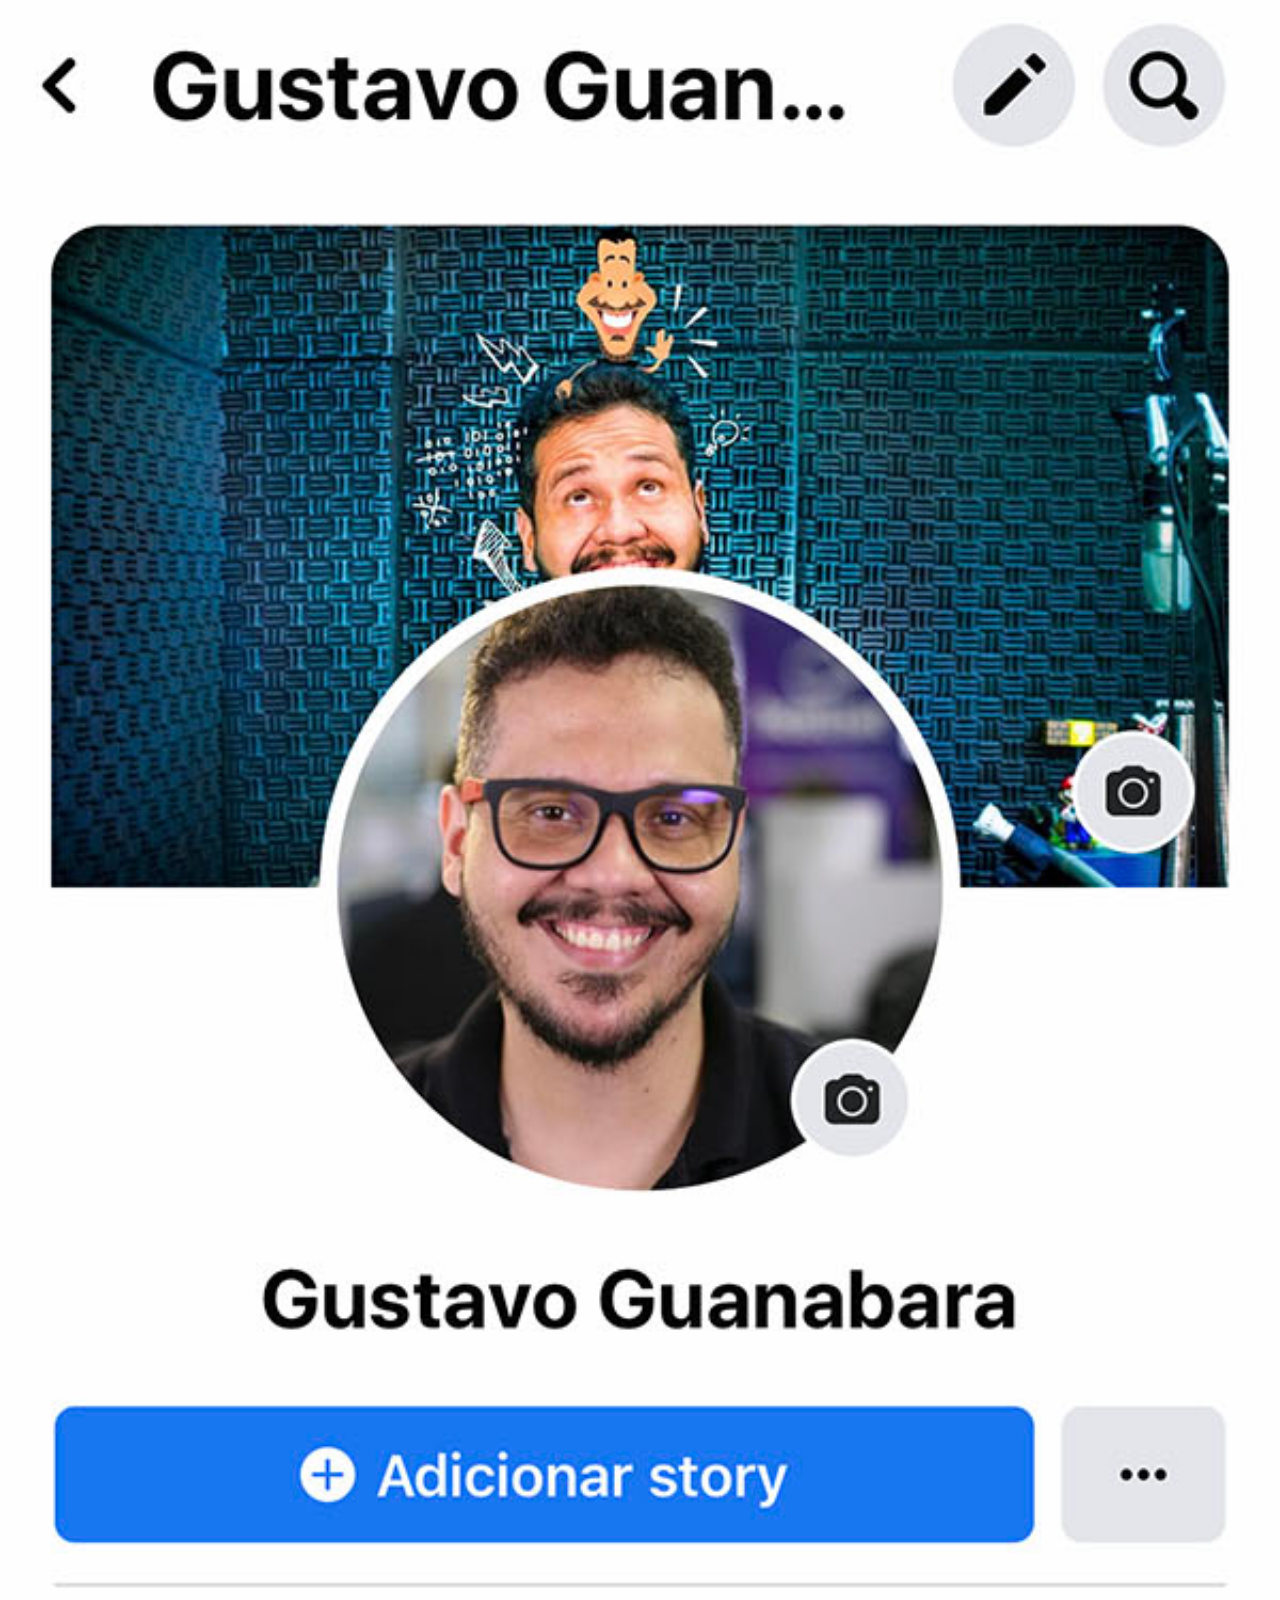
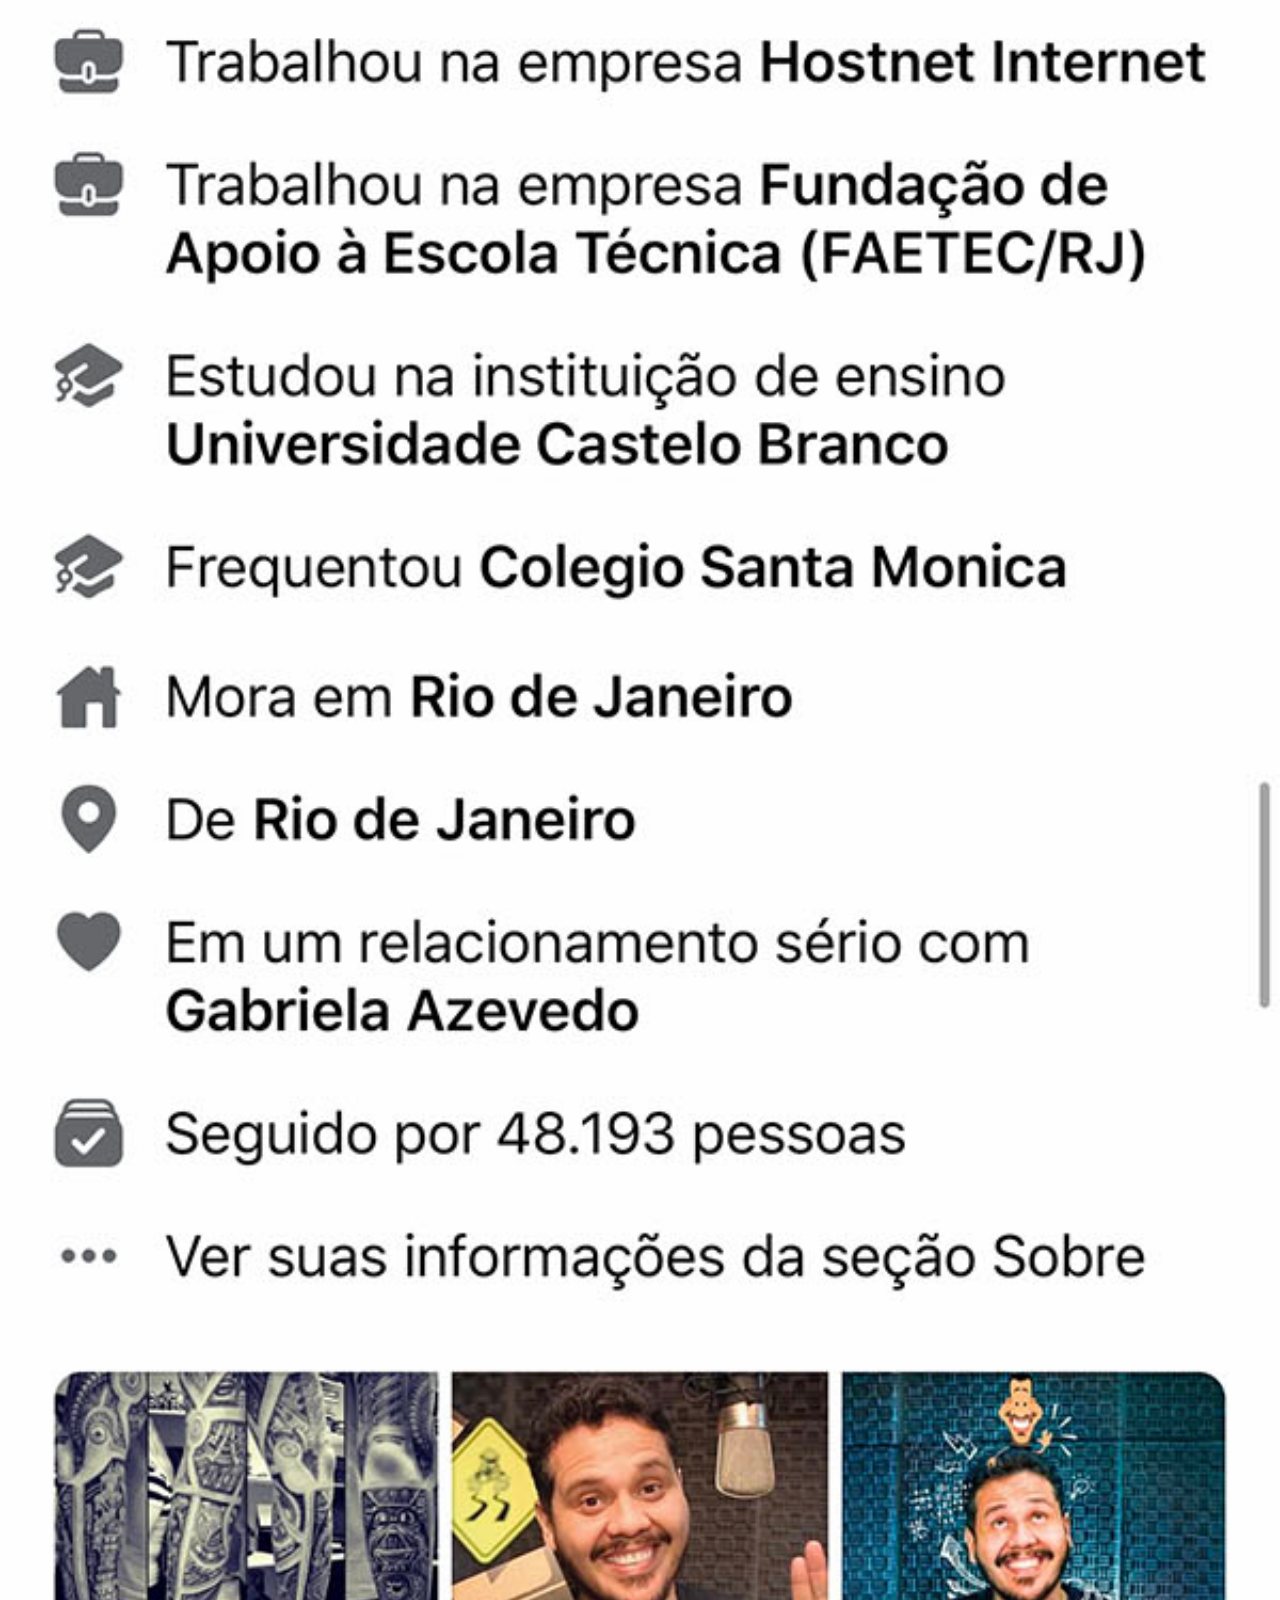
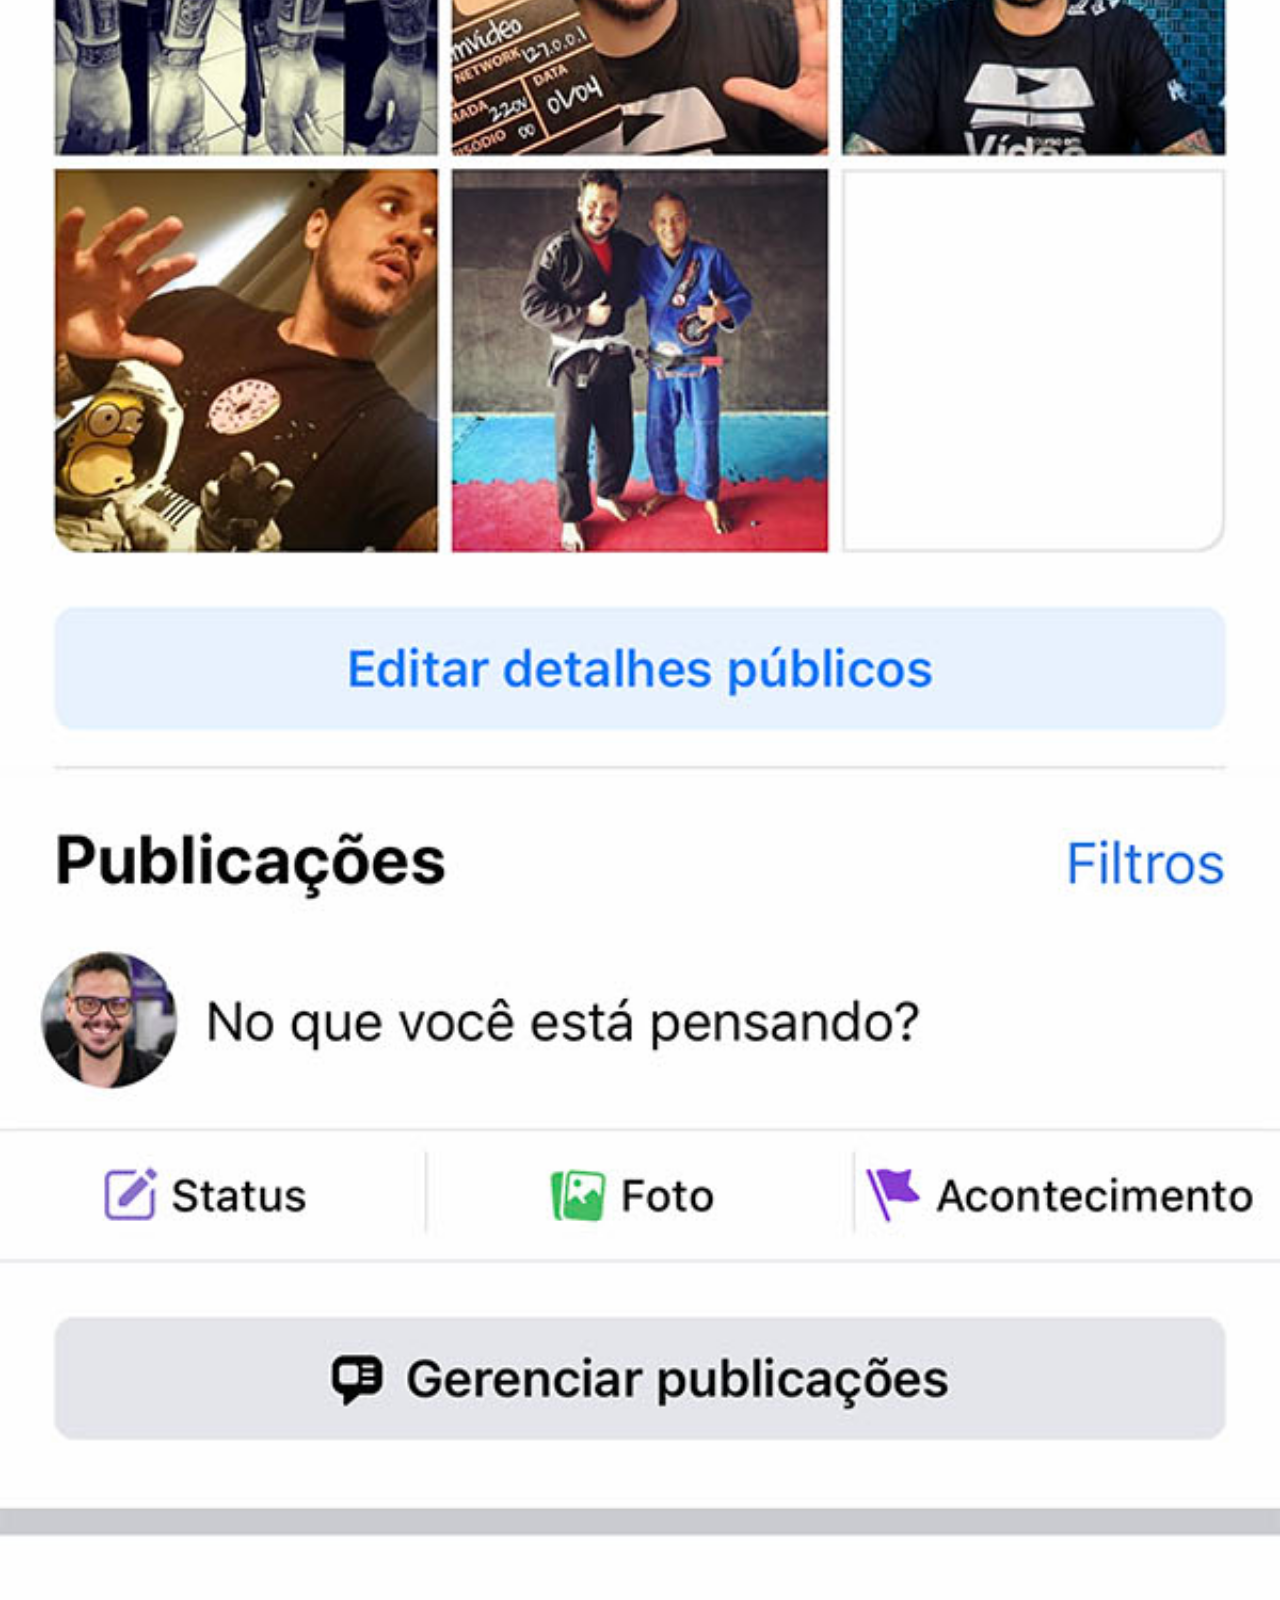
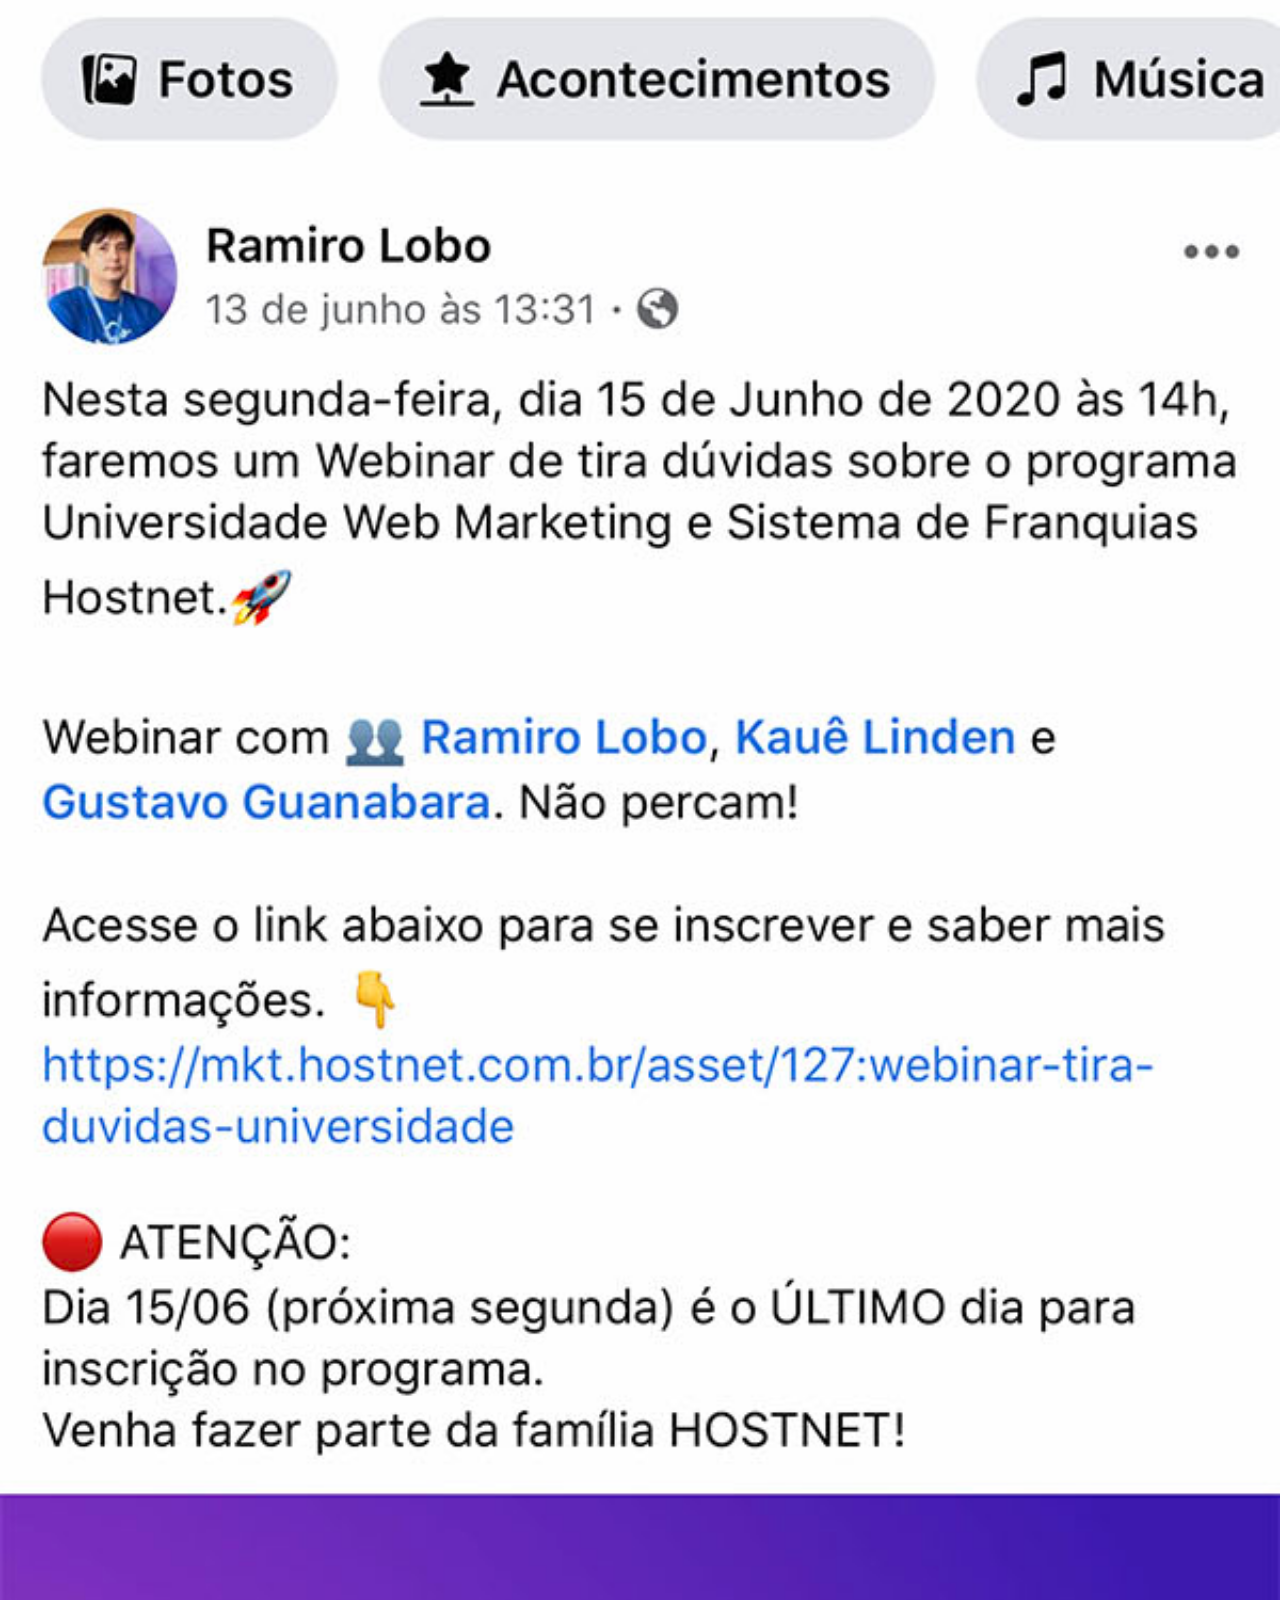
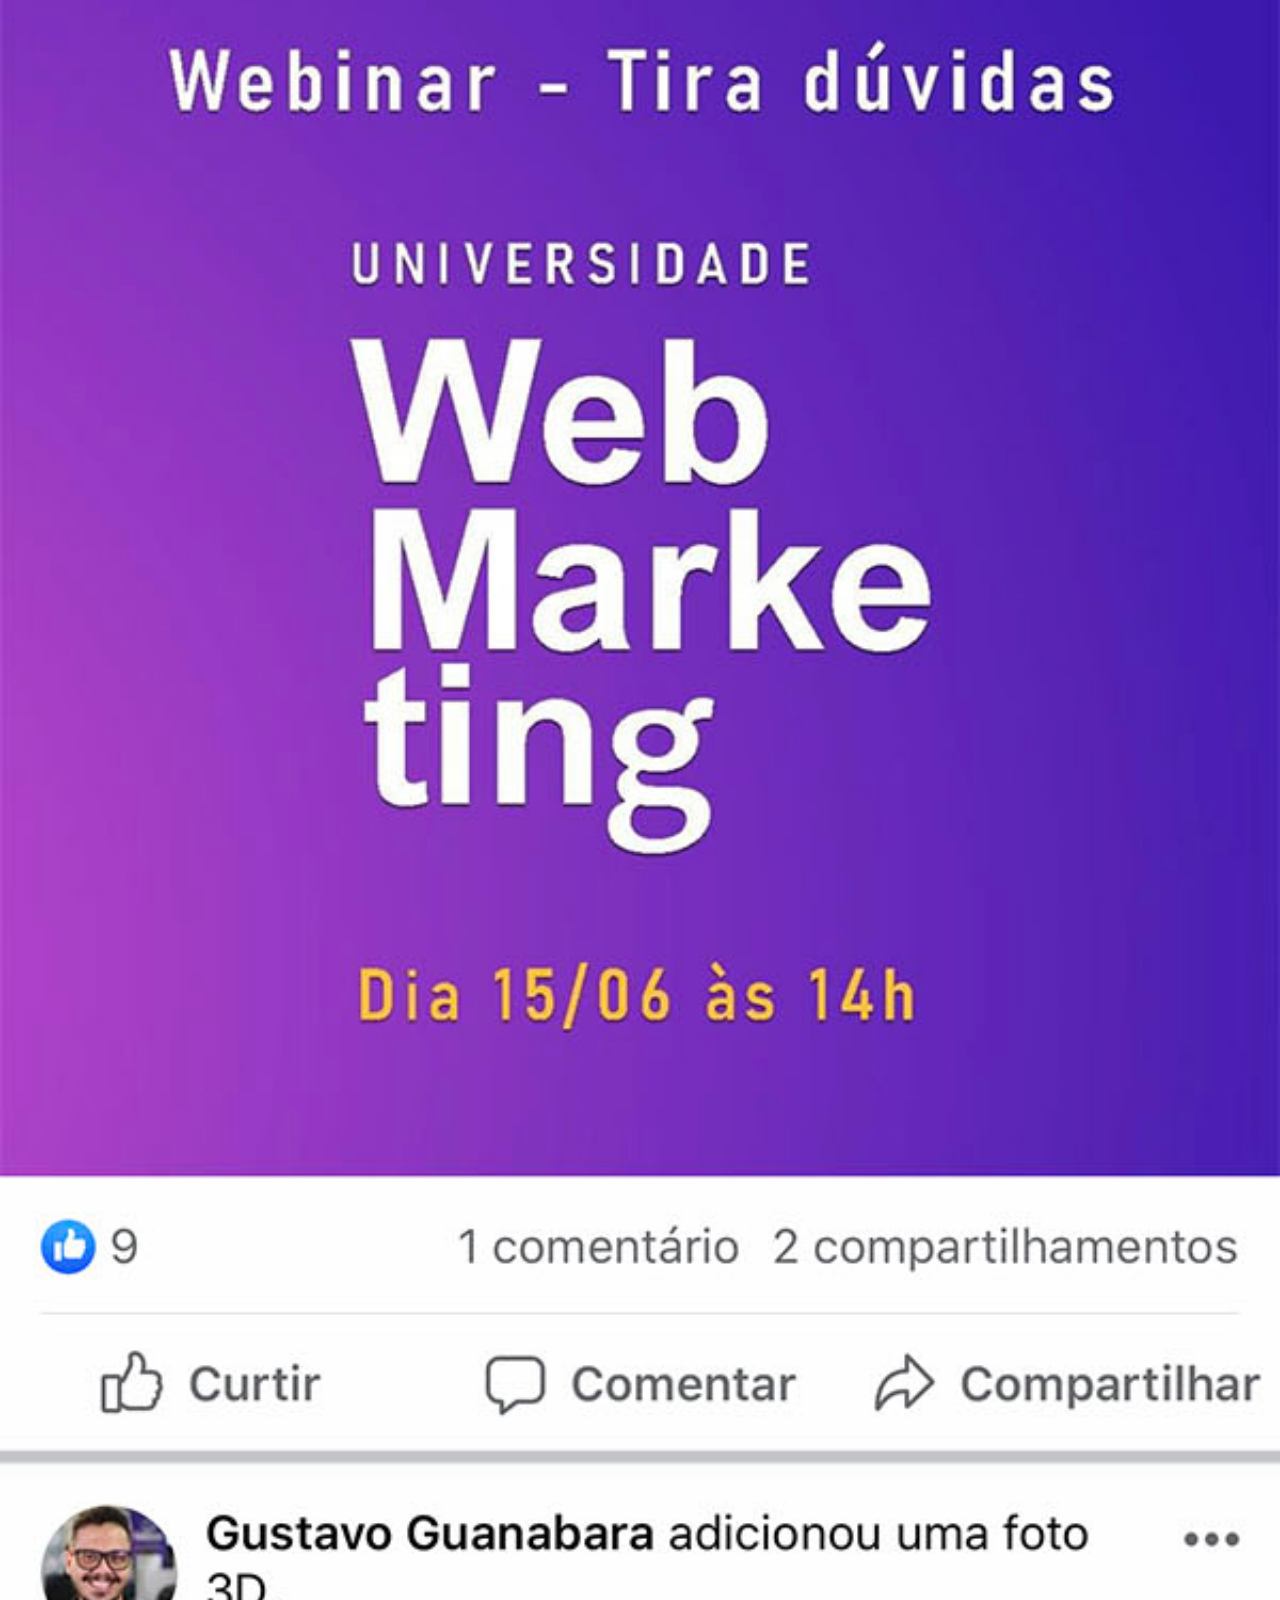
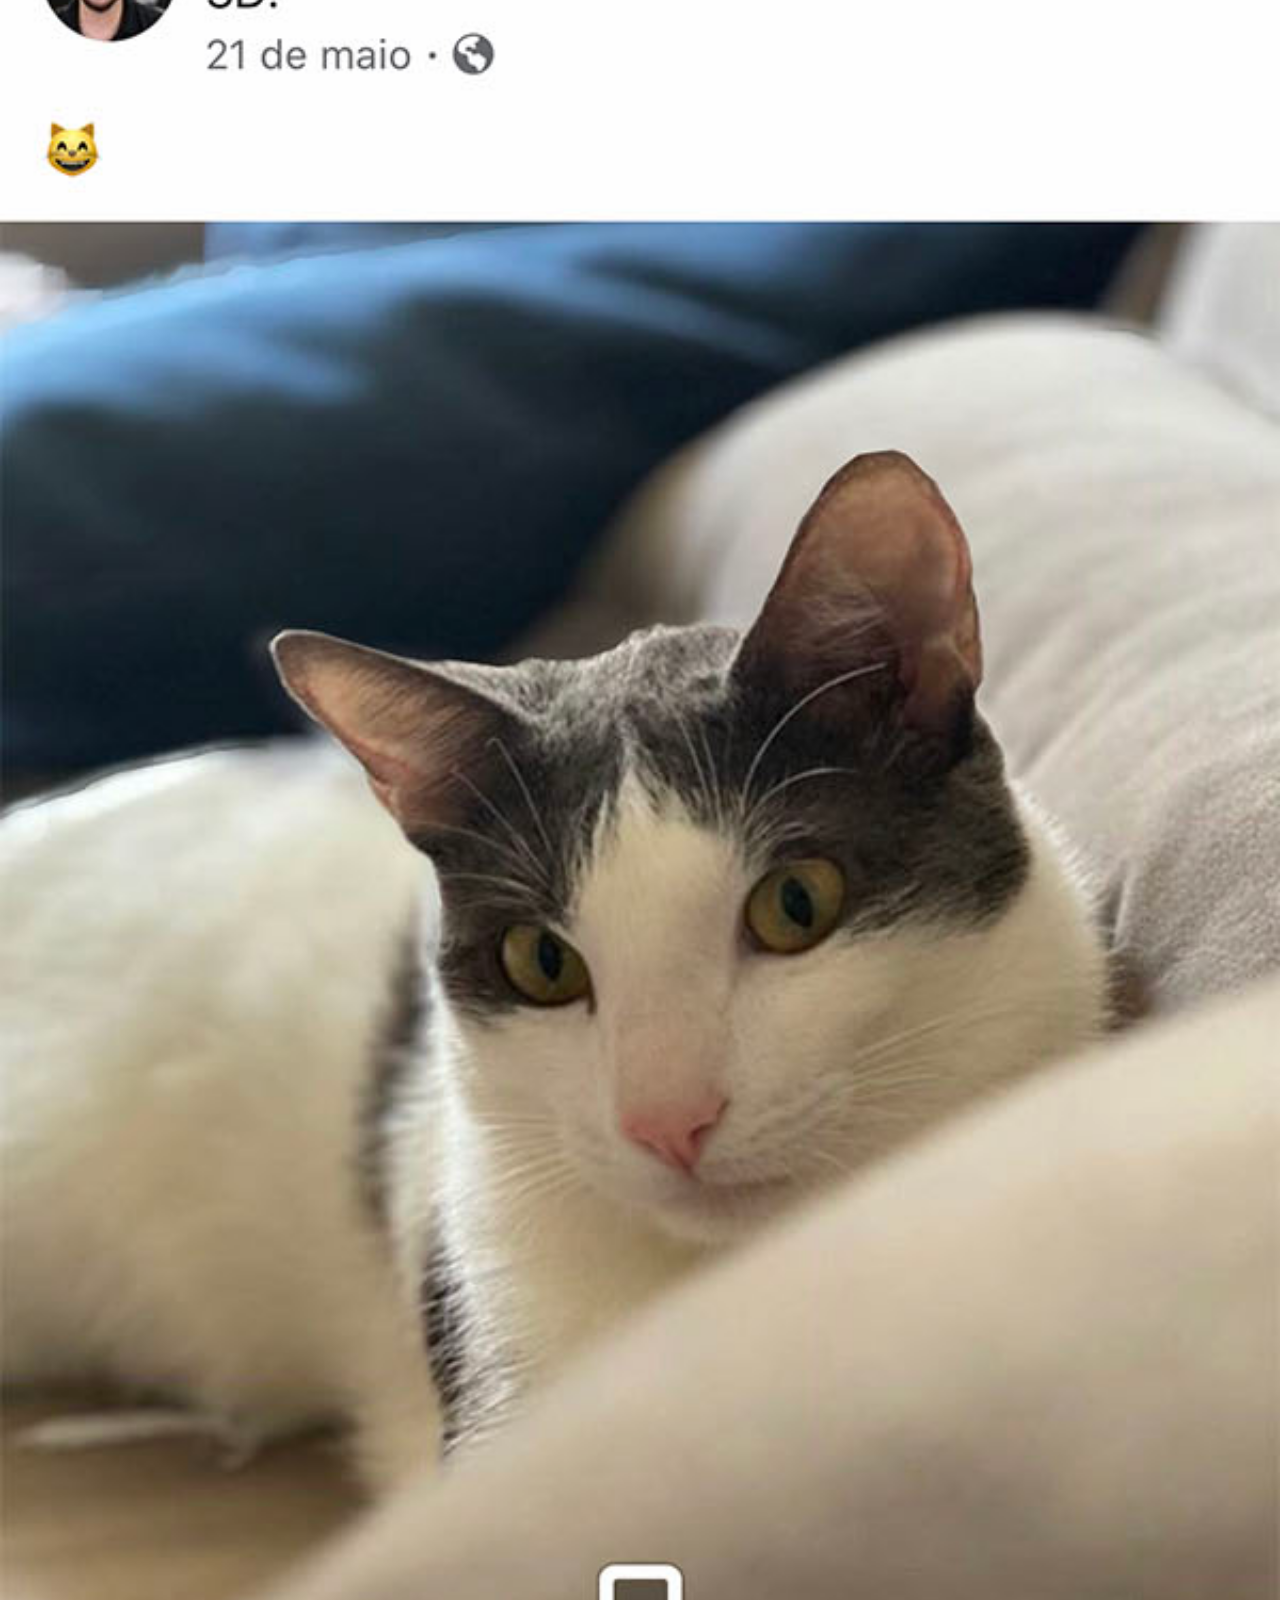
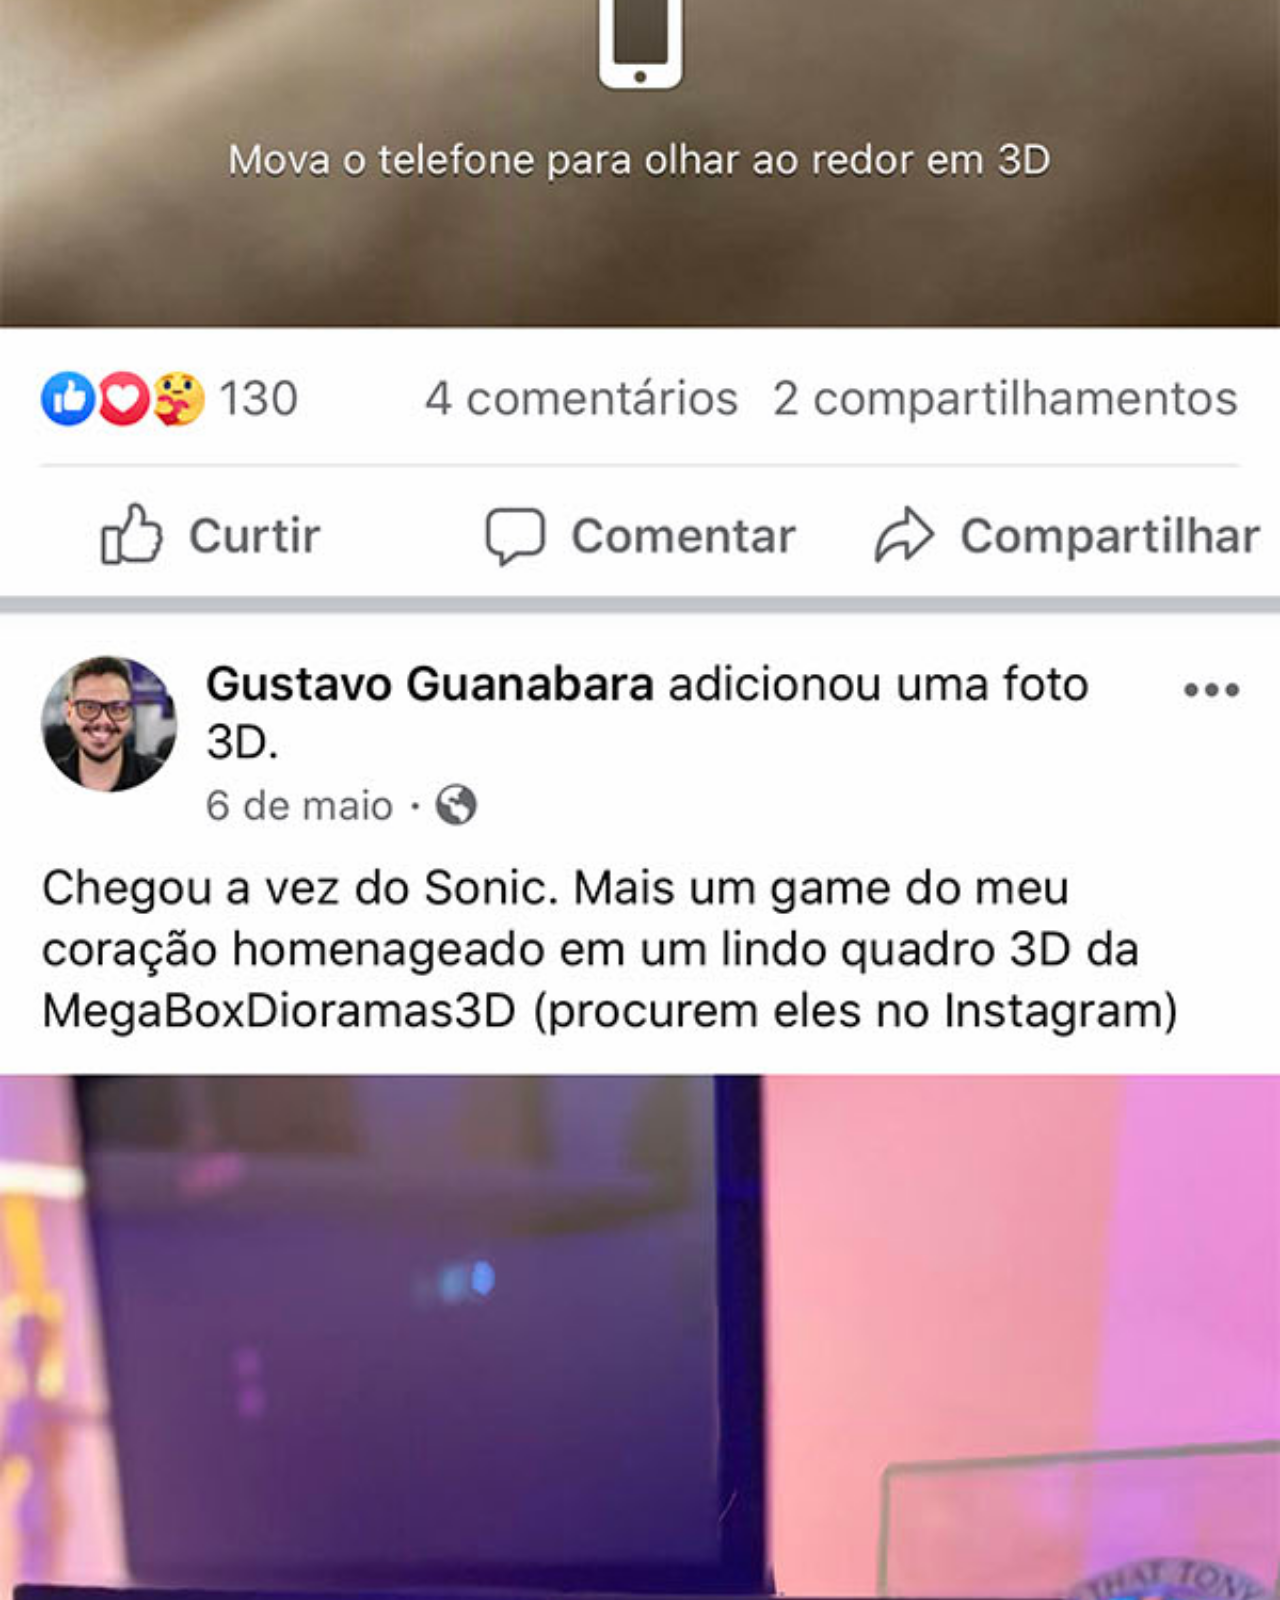
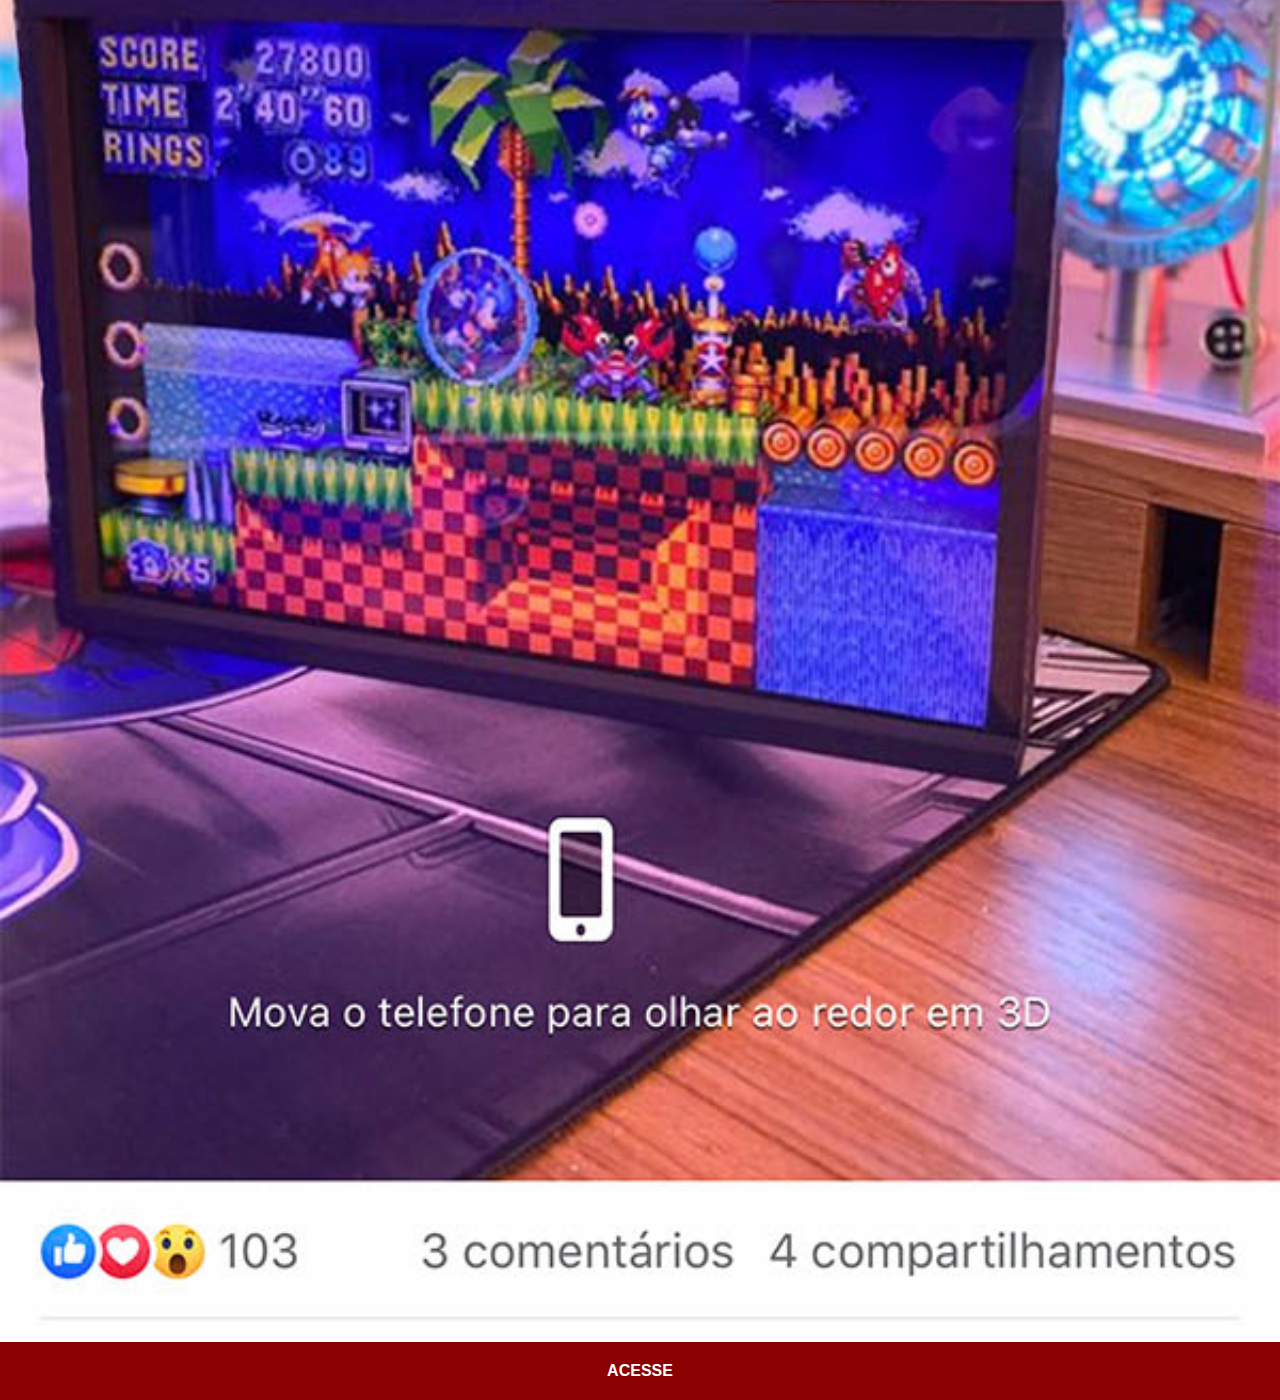
==== facebook.html @ fc8a044f "Criei as páginas das redes sociais" ====
<!DOCTYPE html>
<html lang="pt-br">
<head>
    <meta charset="UTF-8">
    <meta http-equiv="X-UA-Compatible" content="IE=edge">
    <meta name="viewport" content="width=device-width, initial-scale=1.0">
    <title>Facebook</title>
    <link rel="stylesheet" href="estilos/social.css">
</head>
<body>
    <img src="imagens/tela-facebook.jpg" alt="Facebook">
    <a href="https://www.facebook.com/gustavoguanabara/?locale=pt_BR " target="_blank">ACESSE</a>
</body>
</html>
---- estilos/social.css ----
@charset "UTF-8";

*{
    margin: 0px;
    padding: 0px;
    font-family: Arial, Helvetica, sans-serif;
}

::-webkit-scrollbar{
    width: 0px;
    height: 0px;
}

img{
    width: 100vw;
}

a{
    display: block;
    background-color: darkred;
    color: white;
    padding: 20px;
    text-align: center;
    font-weight: bolder;
    text-decoration: none;
}

a:hover{
    background-color: red;
}
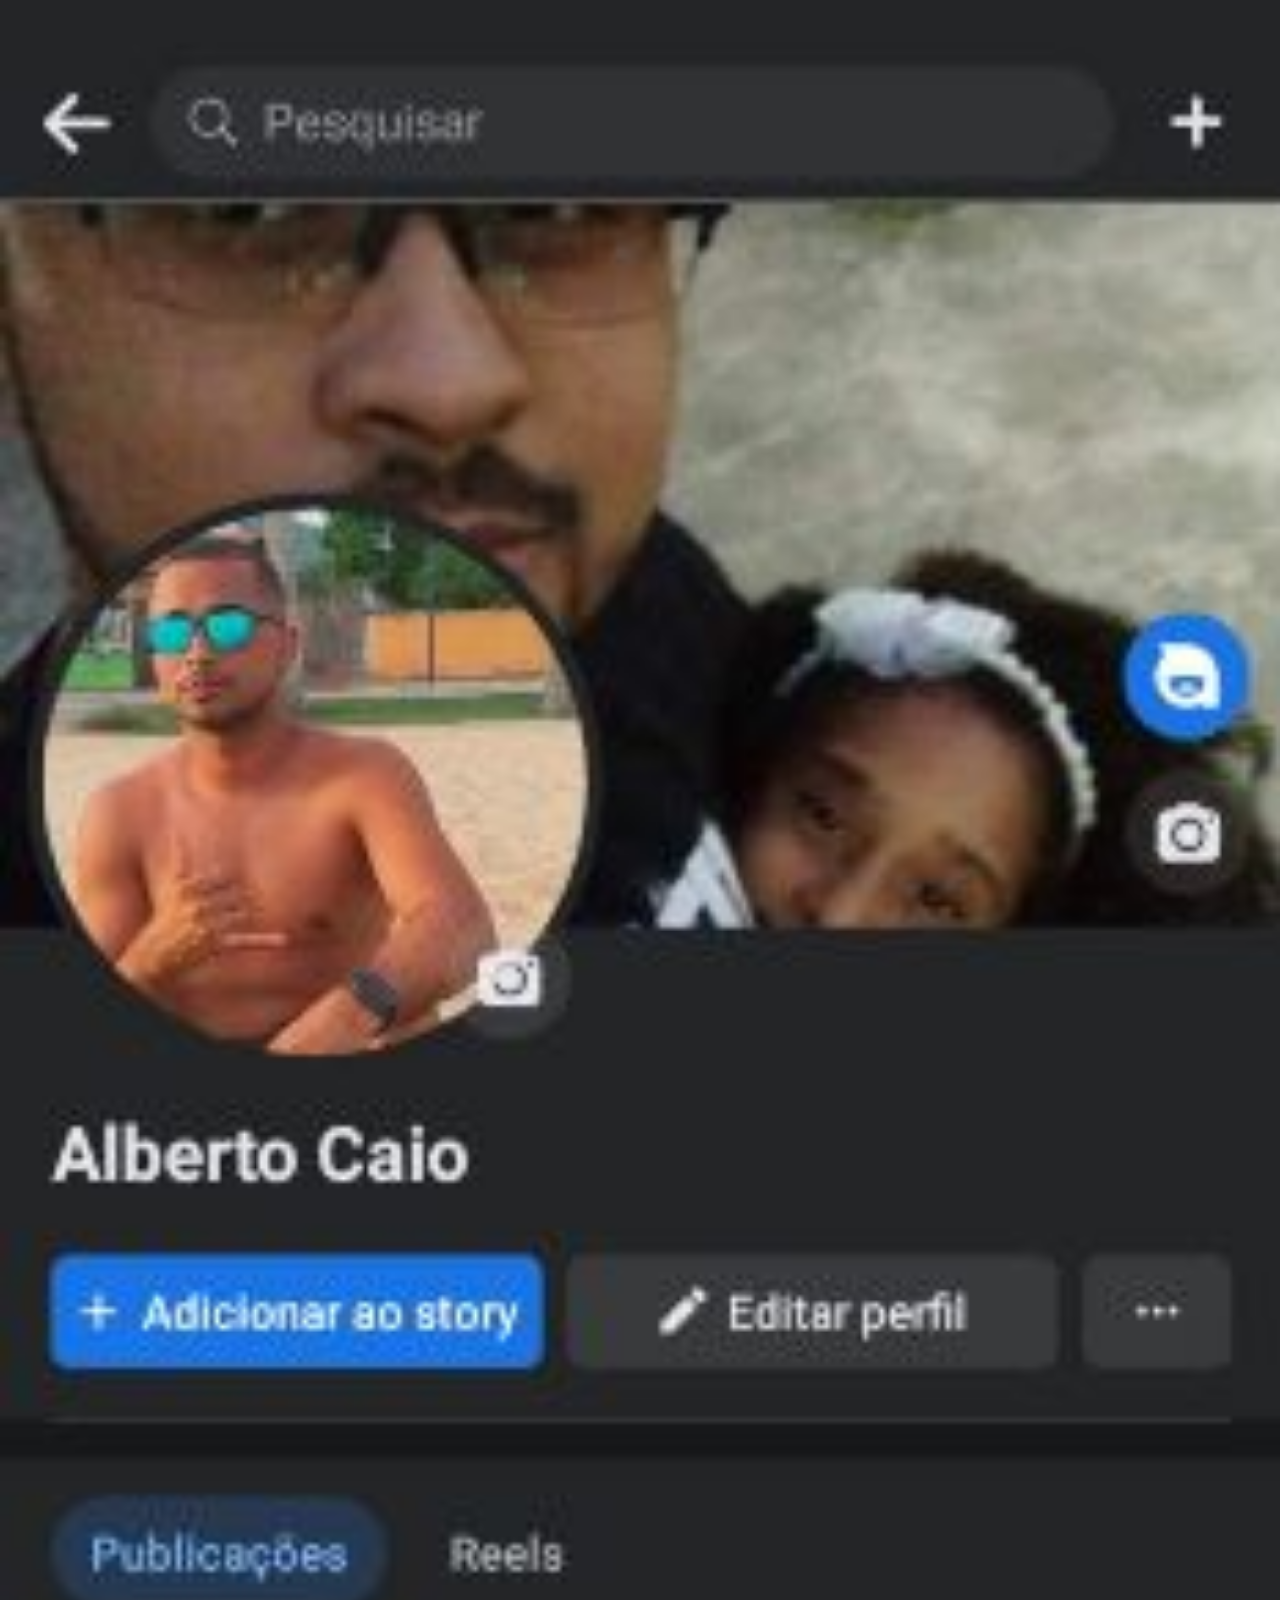
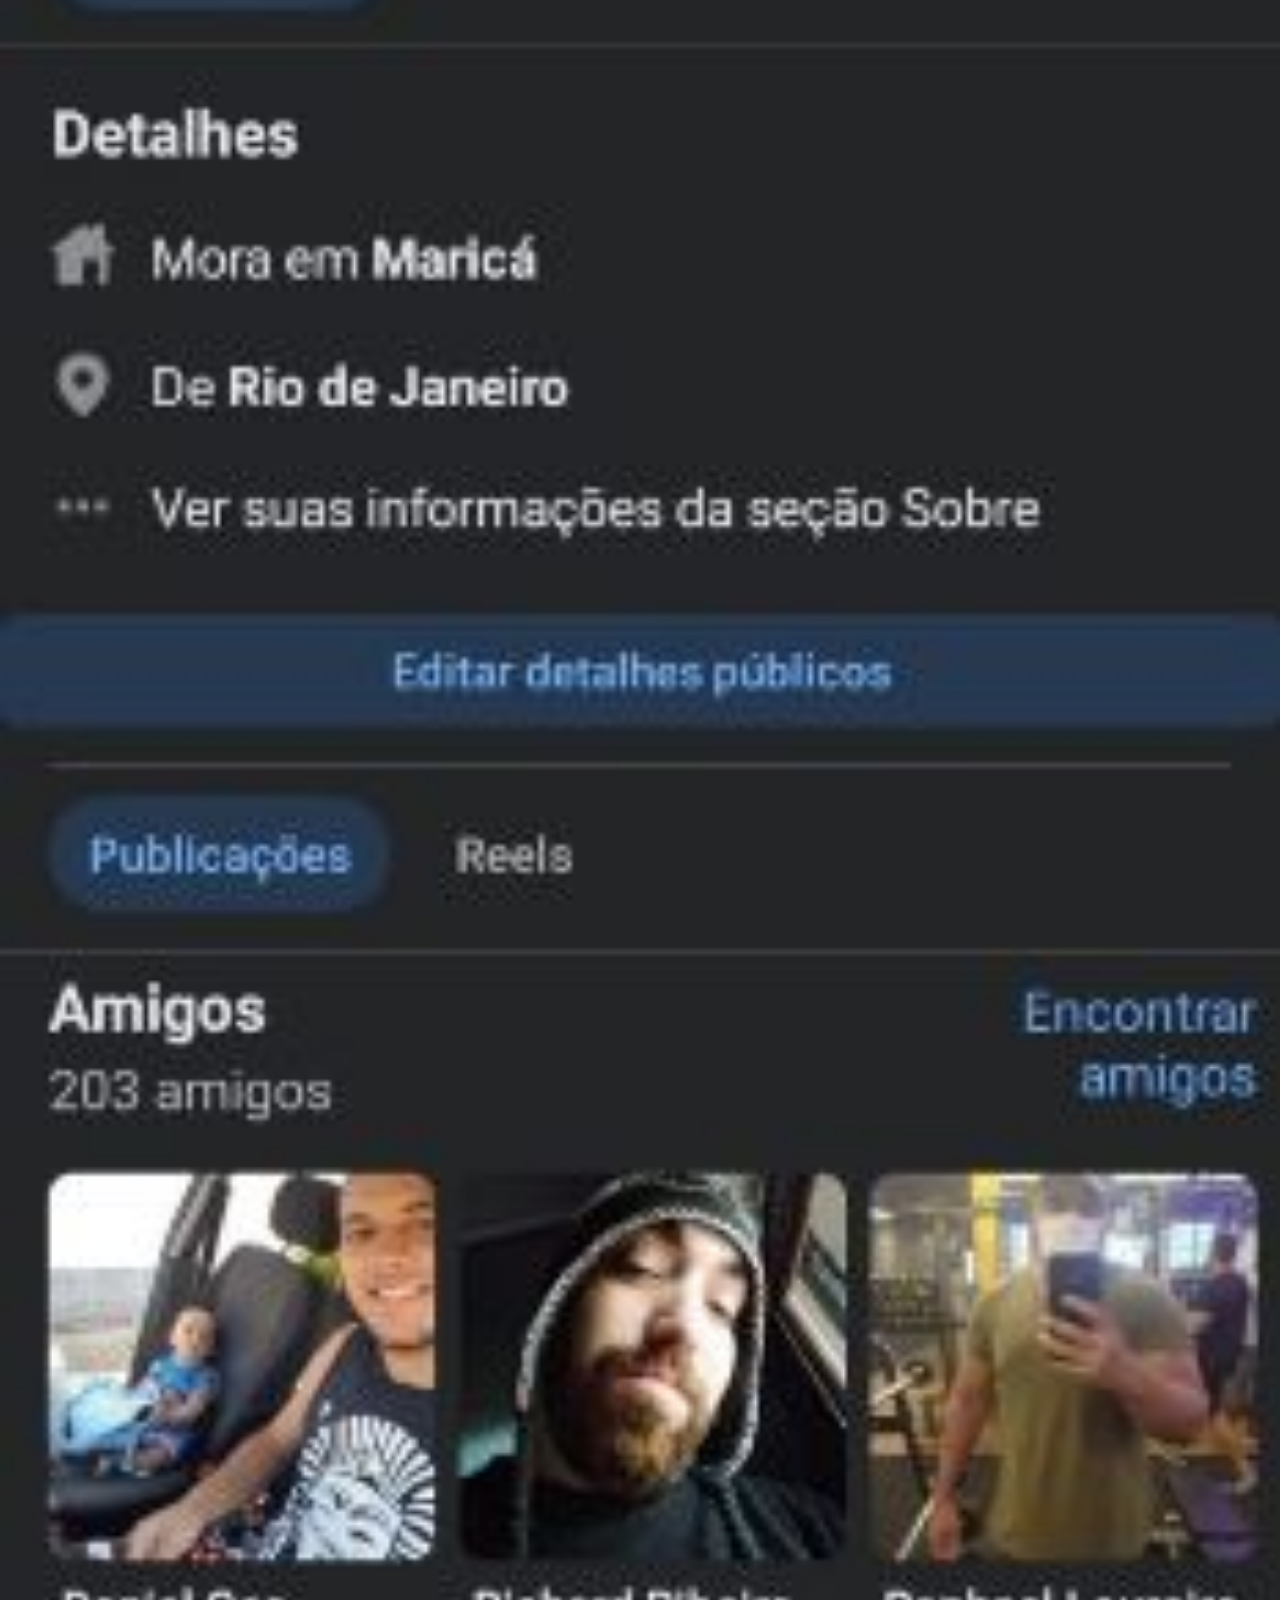
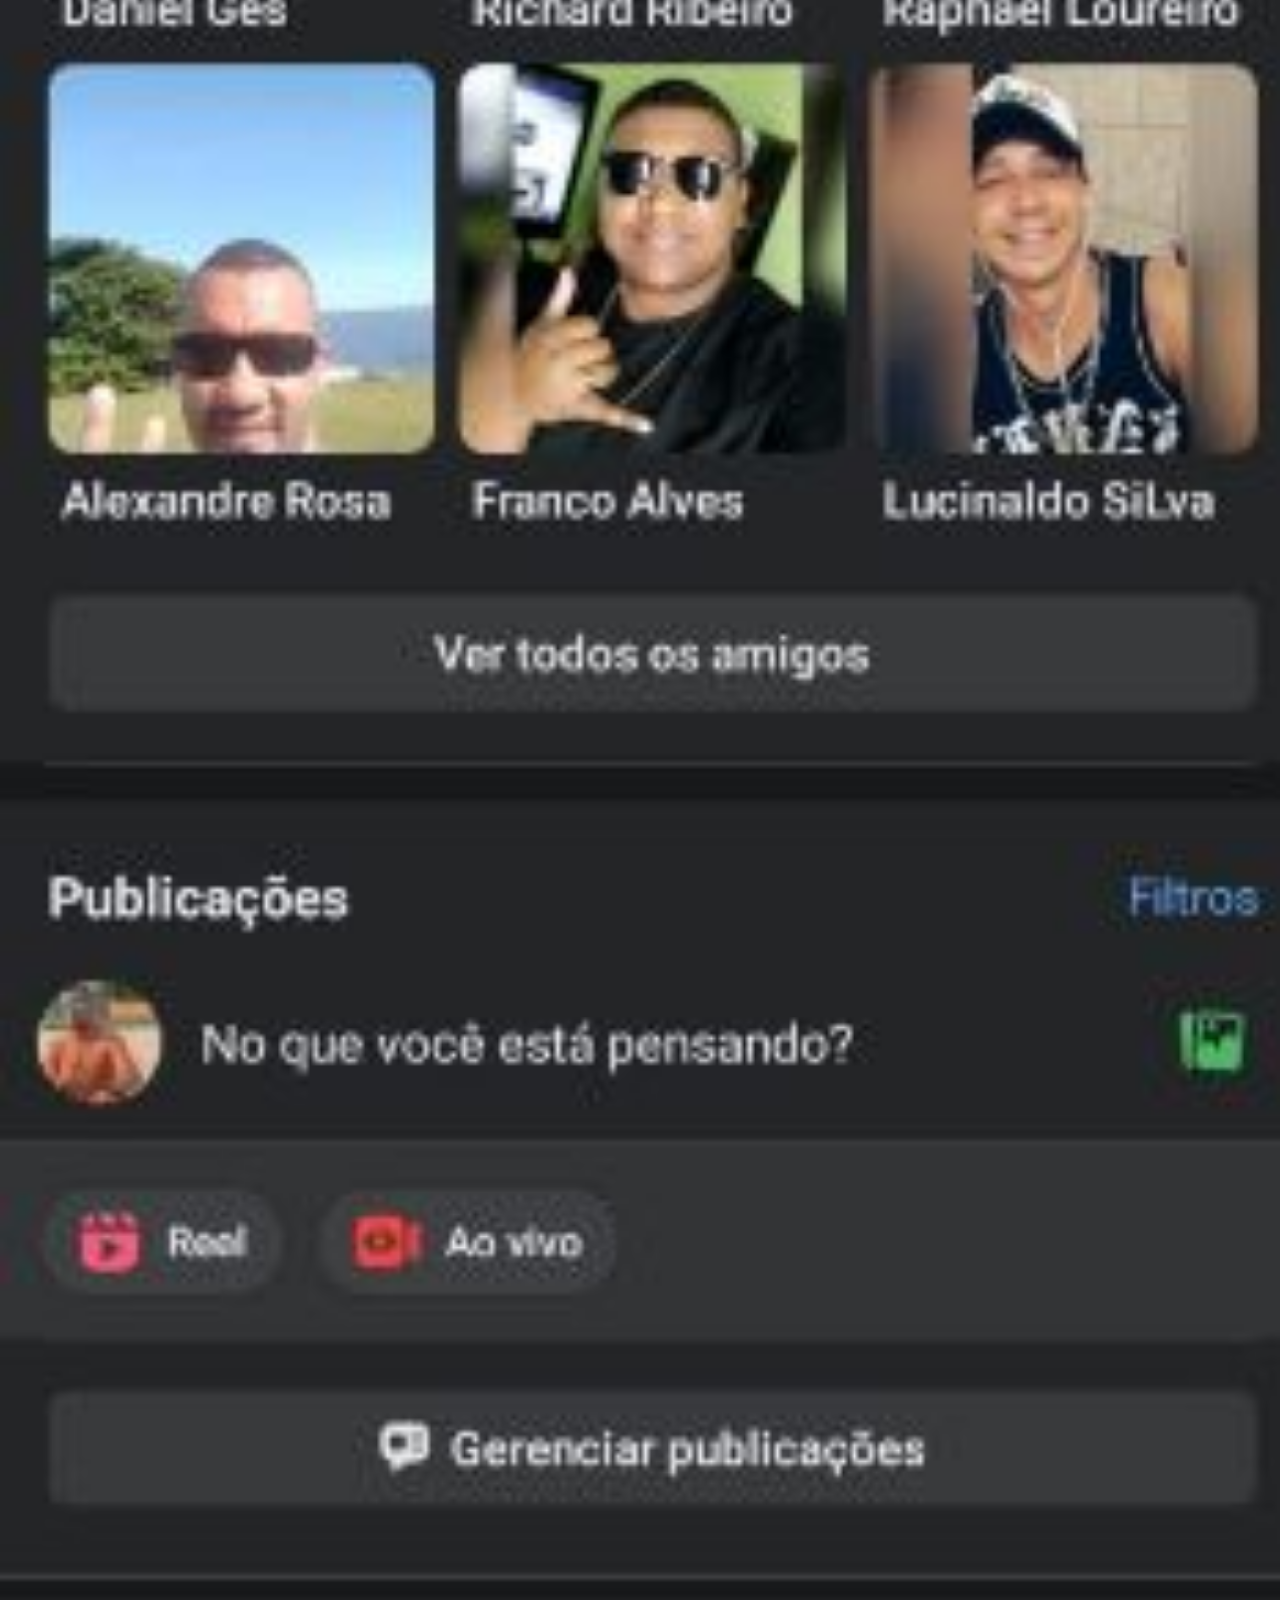
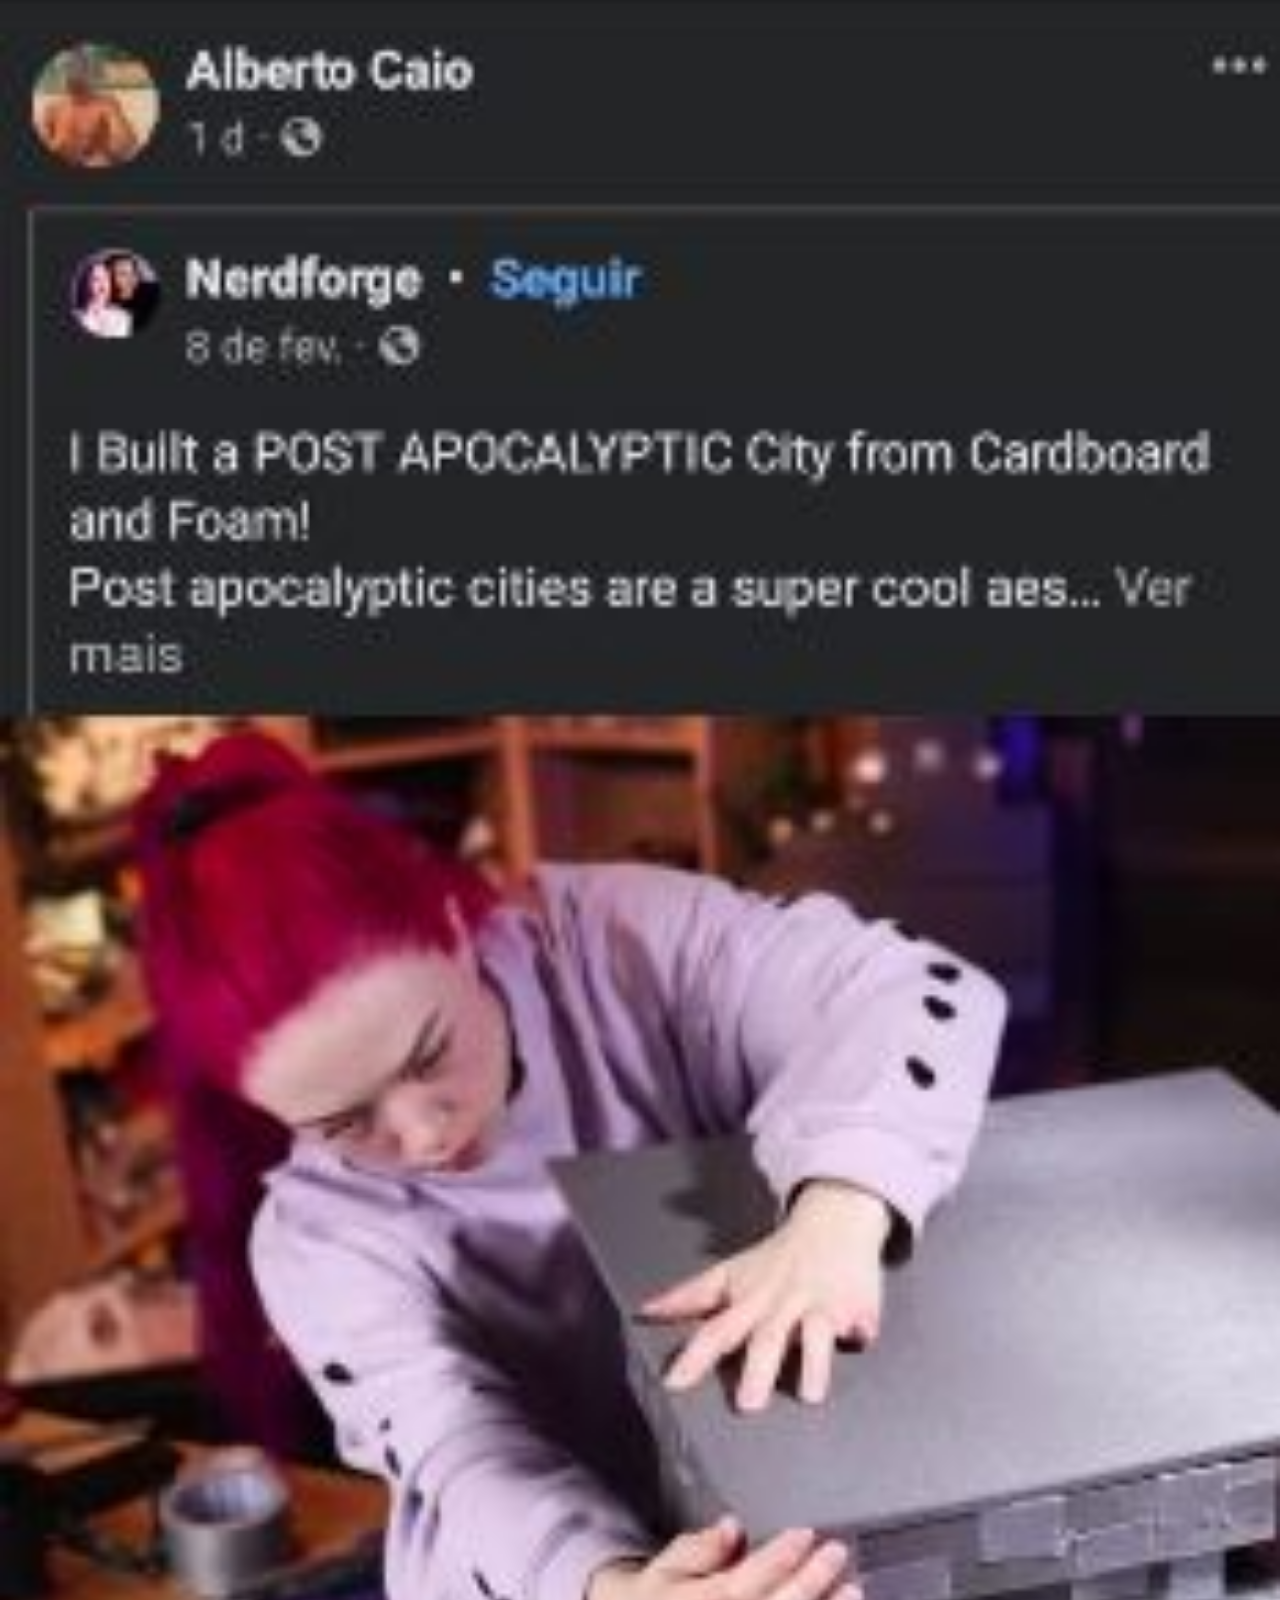
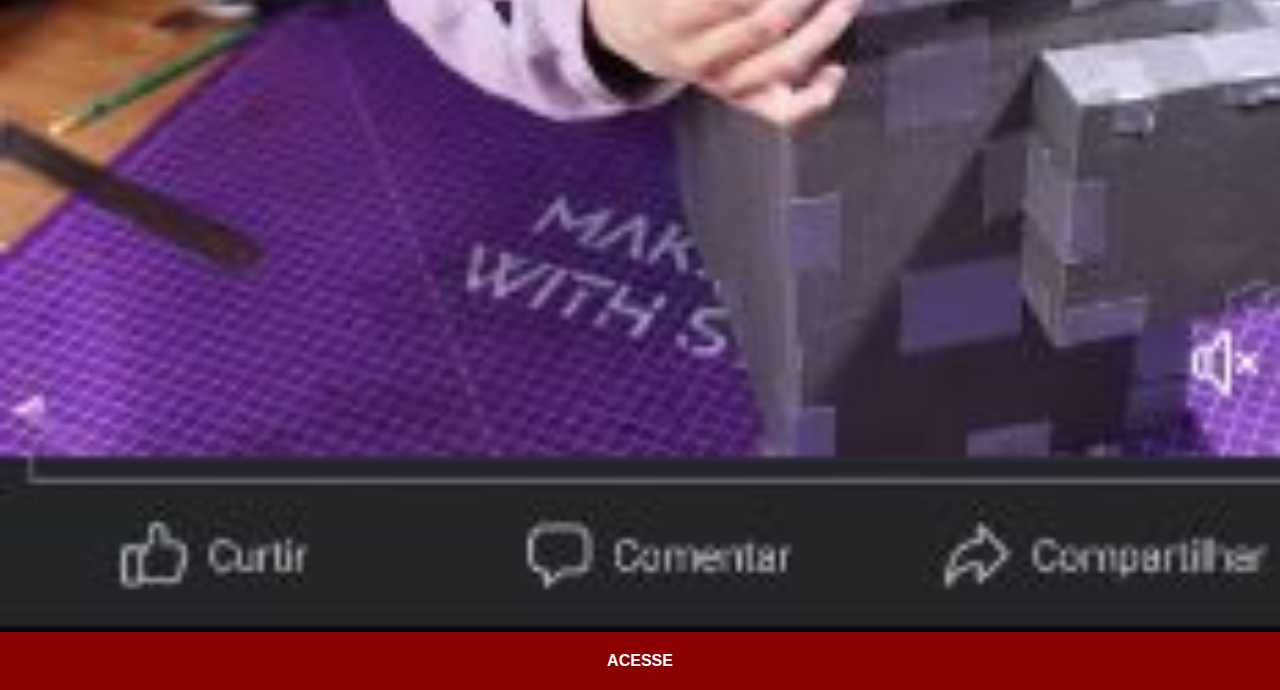
==== commit 55ece064: "Atualizei o projeto" ====
--- a/facebook.html
+++ b/facebook.html
@@ -8,7 +8,7 @@
     <link rel="stylesheet" href="estilos/social.css">
 </head>
 <body>
-    <img src="imagens/tela-facebook.jpg" alt="Facebook">
-    <a href="https://www.facebook.com/gustavoguanabara/?locale=pt_BR " target="_blank">ACESSE</a>
+    <img src="imagens/tela-facebook1.jpeg" alt="Facebook">
+    <a href="https://www.facebook.com/ryan.bradock" target="_blank">ACESSE</a>
 </body>
 </html>--- a/estilos/social.css
+++ b/estilos/social.css
@@ -13,6 +13,7 @@
 
 img{
     width: 100vw;
+    
 }
 
 a{
@@ -23,6 +24,7 @@
     text-align: center;
     font-weight: bolder;
     text-decoration: none;
+    margin-top: -4px;
 }
 
 a:hover{
